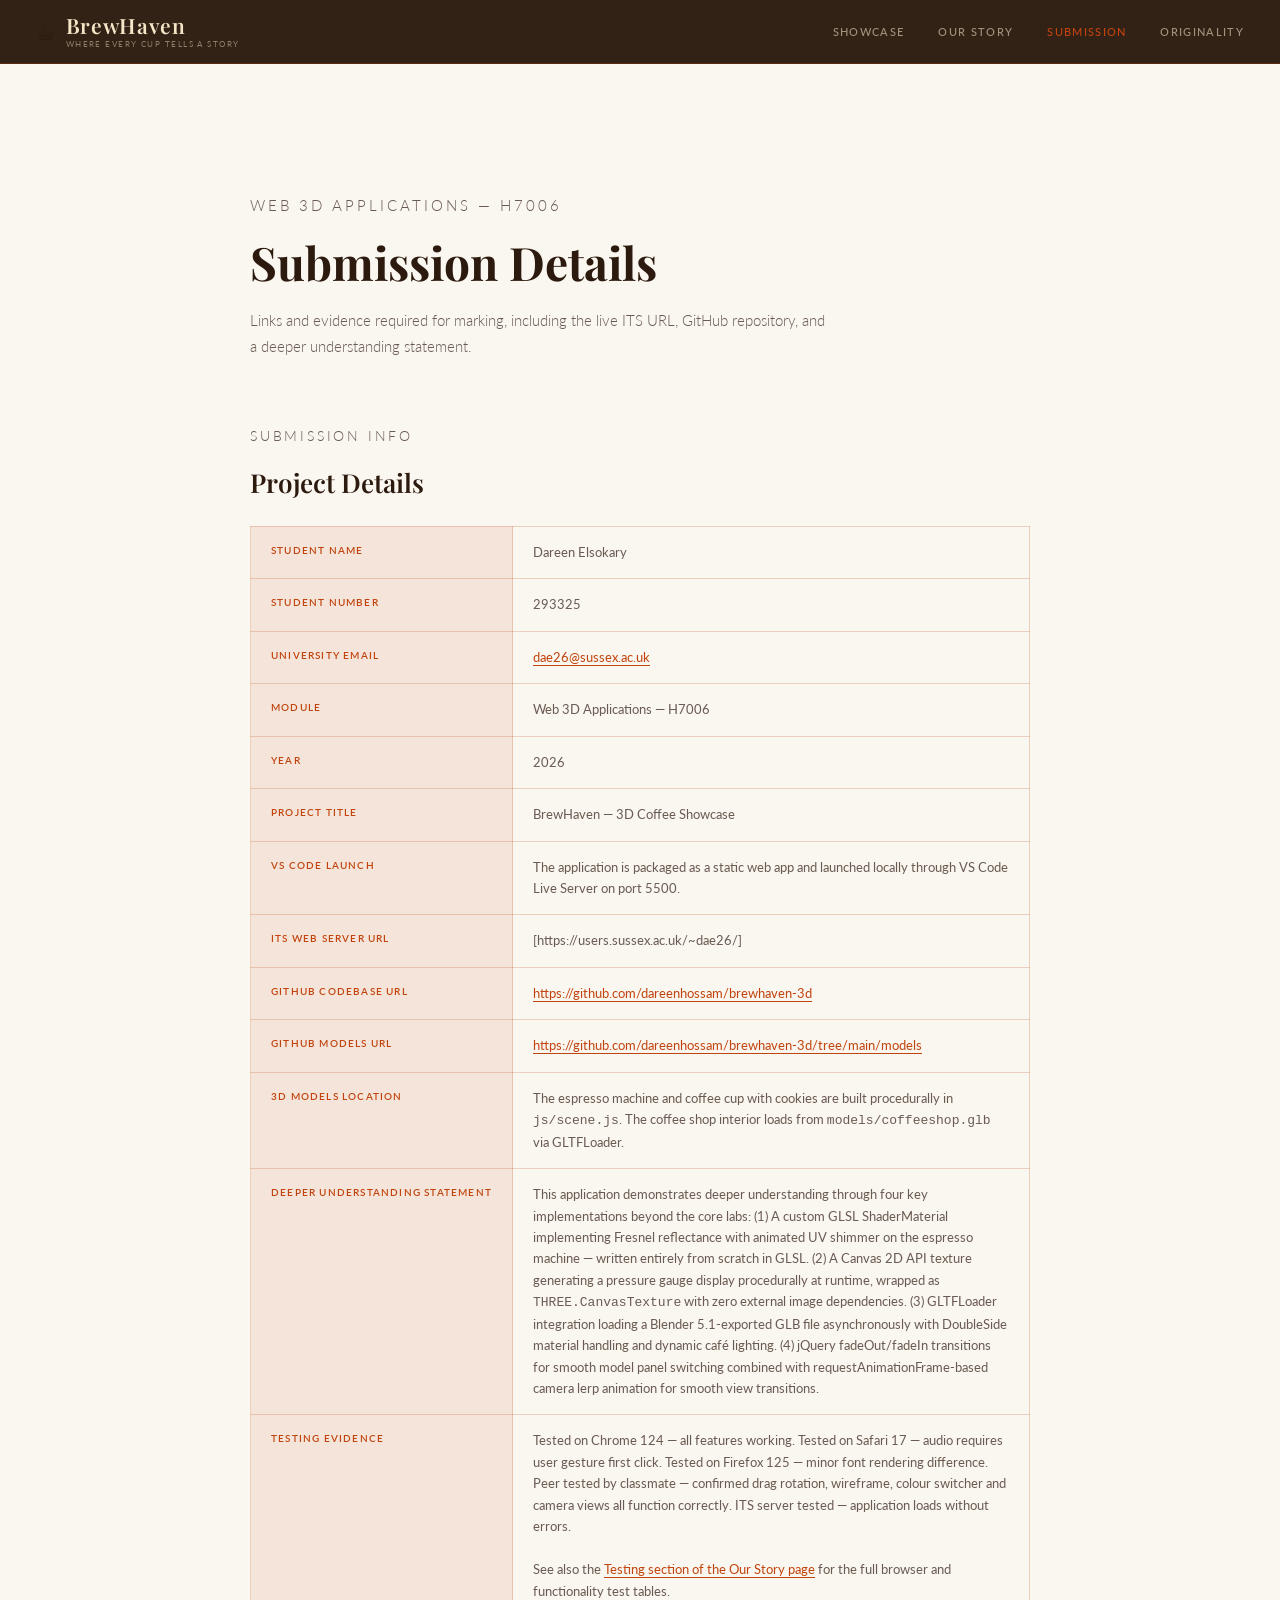
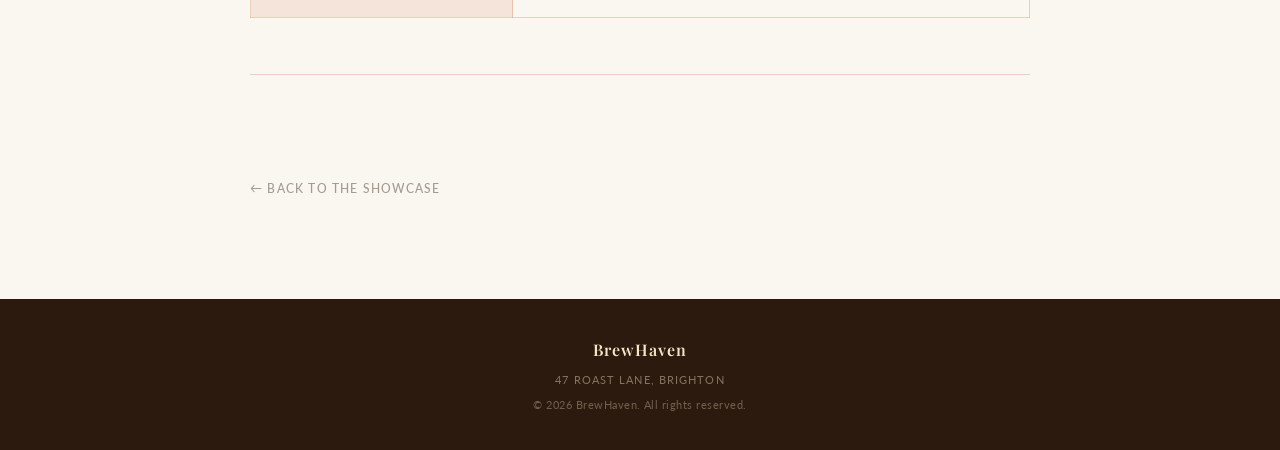
==== submission.html @ 03ee5646 "final submission" ====
<!DOCTYPE html>
<html lang="en">
<head>
  <meta charset="UTF-8">
  <meta name="viewport" content="width=device-width, initial-scale=1.0">
  <title>Submission — BrewHaven</title>

  <link rel="preconnect" href="https://fonts.googleapis.com">
  <link rel="preconnect" href="https://fonts.gstatic.com" crossorigin>
  <link href="https://fonts.googleapis.com/css2?family=Playfair+Display:ital,wght@0,400;0,600;0,700;1,400;1,600&family=Lato:wght@300;400;700&display=swap" rel="stylesheet">

  <link rel="stylesheet" href="css/styles.css">
</head>

<body class="page-body">

  <header class="site-header page-header">
    <div class="header-inner">
      <a href="index.html" class="brand">
        <span class="brand-icon" aria-hidden="true">☕</span>
        <div class="brand-text">
          <span class="brand-name">BrewHaven</span>
          <span class="brand-strapline">Where every cup tells a story</span>
        </div>
      </a>
      <nav class="main-nav">
        <a href="index.html"       class="nav-link">Showcase</a>
        <a href="about.html"       class="nav-link">Our Story</a>
        <a href="submission.html"  class="nav-link active">Submission</a>
        <a href="originality.html" class="nav-link">Originality</a>
      </nav>
    </div>
  </header>

  <div class="page-wrap">
    <div class="page-content">

      <div class="page-hero">
        <p class="eyebrow">Web 3D Applications — H7006</p>
        <h1>Submission Details</h1>
        <p>
          Links and evidence required for marking, including the live ITS URL, GitHub repository, and a deeper understanding statement.
        </p>
      </div>

      <section class="section-block">
        <p class="section-label">Submission Info</p>
        <h2>Project Details</h2>

        <table class="submission-table" aria-label="Submission details">
          <tbody>

            <tr>
              <th scope="row">Student Name</th>
              <td>Dareen Elsokary</td>
            </tr>

            <tr>
              <th scope="row">Student Number</th>
              <td>293325</td>
            </tr>

            <tr>
              <th scope="row">University Email</th>
              <td><a href="mailto:dae26@sussex.ac.uk">dae26@sussex.ac.uk</a></td>
            </tr>

            <tr>
              <th scope="row">Module</th>
              <td>Web 3D Applications — H7006</td>
            </tr>

            <tr>
              <th scope="row">Year</th>
              <td>2026</td>
            </tr>

            <tr>
              <th scope="row">Project Title</th>
              <td>BrewHaven — 3D Coffee Showcase</td>
            </tr>

            <tr>
              <th scope="row">VS Code Launch</th>
              <td>The application is packaged as a static web app and launched locally through VS Code Live Server on port 5500.</td>
            </tr>

            <tr>
              <th scope="row">ITS Web Server URL</th>
              <td>[https://users.sussex.ac.uk/~dae26/]</td>
            </tr>

            <tr>
              <th scope="row">GitHub Codebase URL</th>
              <td>
                <a href="https://github.com/dareenhossam/brewhaven-3d" target="_blank">
                  https://github.com/dareenhossam/brewhaven-3d
                </a>
              </td>
            </tr>

            <tr>
              <th scope="row">GitHub Models URL</th>
              <td>
                <a href="https://github.com/dareenhossam/brewhaven-3d/tree/main/models" target="_blank">
                  https://github.com/dareenhossam/brewhaven-3d/tree/main/models
                </a>
              </td>
            </tr>

            <tr>
              <th scope="row">3D Models Location</th>
              <td>
                The espresso machine and coffee cup with cookies are built procedurally in <code>js/scene.js</code>. The coffee shop interior loads from <code>models/coffeeshop.glb</code> via GLTFLoader.
              </td>
            </tr>

            <tr>
              <th scope="row">Deeper Understanding Statement</th>
              <td>
                This application demonstrates deeper understanding through four key implementations beyond the core labs: (1) A custom GLSL ShaderMaterial implementing Fresnel reflectance with animated UV shimmer on the espresso machine — written entirely from scratch in GLSL. (2) A Canvas 2D API texture generating a pressure gauge display procedurally at runtime, wrapped as <code>THREE.CanvasTexture</code> with zero external image dependencies. (3) GLTFLoader integration loading a Blender 5.1-exported GLB file asynchronously with DoubleSide material handling and dynamic café lighting. (4) jQuery fadeOut/fadeIn transitions for smooth model panel switching combined with requestAnimationFrame-based camera lerp animation for smooth view transitions.
              </td>
            </tr>

            <tr>
              <th scope="row">Testing Evidence</th>
              <td>
                Tested on Chrome 124 — all features working. Tested on Safari 17 — audio requires user gesture first click. Tested on Firefox 125 — minor font rendering difference. Peer tested by classmate — confirmed drag rotation, wireframe, colour switcher and camera views all function correctly. ITS server tested — application loads without errors.
                <br><br>
                See also the <a href="about.html#testing">Testing section of the Our Story page</a> for the full browser and functionality test tables.
              </td>
            </tr>

          </tbody>
        </table>
      </section>

      <a href="index.html" class="back-link">← Back to the showcase</a>

    </div>
  </div>

  <footer class="site-footer">
    <p class="footer-brand">BrewHaven</p>
    <p class="footer-address">47 Roast Lane, Brighton</p>
    <p class="footer-copy">© 2026 BrewHaven. All rights reserved.</p>
  </footer>

  <button id="back-top"
    onclick="window.scrollTo({top:0,behavior:'smooth'})"
    style="position:fixed;bottom:2rem;right:2rem;
    background:#C1440E;color:white;border:none;
    border-radius:50%;width:44px;height:44px;
    font-size:1.2rem;cursor:pointer;display:none;
    z-index:999;" aria-label="Back to top">↑</button>
  <script>
  window.addEventListener('scroll',function(){
    var btn = document.getElementById('back-top');
    if(btn) btn.style.display =
      window.scrollY > 300 ? 'block' : 'none';
  });
  </script>

</body>
</html>
---- css/styles.css ----
/*
  BrewHaven — 3D Showcase
  styles.css

  Design language:
  - Warm coffee-shop aesthetic inspired by independent specialty cafés
  - Warm cream background (#FAF6F0) with espresso brown and terracotta accents
  - Playfair Display serif for headings, Lato sans-serif for body/UI
  - Glass-morphism panels floating over the fullscreen Three.js canvas
*/

/* =========================================================
   CSS CUSTOM PROPERTIES
   ========================================================= */
:root {
  --bg:            #FAF6F0;
  --bg-panel:      rgba(245, 230, 200, 0.92);
  --bg-panel-soft: rgba(245, 230, 200, 0.72);

  --espresso:      #2C1A0E;
  --terra:         #C1440E;
  --terra-dim:     rgba(193, 68, 14, 0.10);
  --terra-mid:     rgba(193, 68, 14, 0.38);
  --terra-border:  rgba(193, 68, 14, 0.22);

  --cream:         #F5E6C8;

  --text:          #2C1A0E;
  --text-mid:      rgba(44, 26, 14, 0.70);
  --text-mute:     rgba(44, 26, 14, 0.42);

  --panel-w:       288px;
  --header-h:      64px;
  --carousel-h:    100px;

  --font-serif:    'Playfair Display', Georgia, 'Times New Roman', serif;
  --font-sans:     'Lato', system-ui, sans-serif;

  --radius-sm:     8px;
  --radius-md:     12px;
  --ease:          0.28s ease;
}

/* =========================================================
   RESET & BASE
   ========================================================= */
*, *::before, *::after {
  box-sizing: border-box;
  margin: 0;
  padding: 0;
}

html {
  height: 100%;
  scroll-behavior: smooth;
}

body {
  height: 100%;
  font-family: var(--font-sans);
  font-size: 14px;
  line-height: 1.6;
  color: var(--text);
  background: var(--bg);
  background-image:
    radial-gradient(ellipse at 20% 50%, rgba(193,68,14,0.04) 0%, transparent 50%),
    radial-gradient(ellipse at 80% 20%, rgba(44,26,14,0.03) 0%, transparent 40%),
    radial-gradient(ellipse at 60% 80%, rgba(193,68,14,0.03) 0%, transparent 50%);
}

body.app-body {
  overflow: hidden;
  width: 100vw;
  height: 100vh;
}

body.page-body {
  overflow-y: auto;
  min-height: 100vh;
}

a {
  text-decoration: none;
  color: inherit;
}

ul {
  list-style: none;
}

button {
  font-family: var(--font-sans);
  cursor: pointer;
}

/* =========================================================
   SITE HEADER
   ========================================================= */
.site-header {
  position: fixed;
  top: 0;
  left: 0;
  right: 0;
  height: var(--header-h);
  z-index: 200;
  background: rgba(44, 26, 14, 0.97);
  border-bottom: 1px solid rgba(193, 68, 14, 0.30);
  -webkit-backdrop-filter: blur(16px);
  backdrop-filter: blur(16px);
}

.header-inner {
  display: flex;
  align-items: center;
  justify-content: space-between;
  height: 100%;
  padding: 0 36px;
}

.brand {
  display: flex;
  align-items: center;
  gap: 10px;
}

.brand-text {
  display: flex;
  flex-direction: column;
  line-height: 1;
}

.brand-name {
  font-family: var(--font-serif);
  font-size: 21px;
  font-weight: 600;
  letter-spacing: 0.03em;
  color: var(--cream);
  transition: color var(--ease);
}

.brand:hover .brand-name {
  color: var(--terra);
}

.brand-strapline {
  font-size: 8px;
  font-weight: 400;
  letter-spacing: 0.18em;
  text-transform: uppercase;
  color: rgba(245, 230, 200, 0.48);
  margin-top: 4px;
}

.brand-icon {
  font-size: 22px;
  line-height: 1;
}

.main-nav {
  display: flex;
  gap: 34px;
  align-items: center;
}

.nav-link {
  font-size: 11px;
  font-weight: 500;
  letter-spacing: 0.12em;
  text-transform: uppercase;
  color: rgba(245, 230, 200, 0.58);
  transition: color var(--ease);
}

.nav-link:hover,
.nav-link.active {
  color: var(--terra);
}

/* =========================================================
   THREE.JS CANVAS CONTAINER
   ========================================================= */
#threejs-container {
  position: fixed;
  top: 0;
  left: 0;
  width: 100vw;
  height: 100vh;
  z-index: 1;
}

/* =========================================================
   BACKGROUND GLOW
   ========================================================= */
.bg-glow {
  position: fixed;
  top: 50%;
  left: 50%;
  transform: translate(-50%, -50%);
  width: 700px;
  height: 700px;
  background: radial-gradient(
    circle at center,
    rgba(193, 68, 14, 0.07) 0%,
    rgba(44, 26, 14, 0.04) 45%,
    transparent 72%
  );
  border-radius: 50%;
  z-index: 2;
  pointer-events: none;
  animation: glow-pulse 6s ease-in-out infinite;
}

@keyframes glow-pulse {
  0%,  100% { opacity: 0.7; transform: translate(-50%, -50%) scale(1);    }
  50%        { opacity: 1.0; transform: translate(-50%, -50%) scale(1.08); }
}

/* =========================================================
   OVERLAY
   ========================================================= */
.overlay {
  position: fixed;
  top: 0;
  left: 0;
  right: 0;
  bottom: 0;
  z-index: 10;
  display: flex;
  flex-direction: column;
  pointer-events: none;
}

.main-row {
  flex: 1;
  display: flex;
  padding-top: var(--header-h);
  overflow: hidden;
  min-height: 0;
}

/* =========================================================
   PANELS
   ========================================================= */
.panel {
  width: var(--panel-w);
  flex-shrink: 0;
  background: var(--bg-panel);
  border-top: 1px solid var(--terra-border);
  box-shadow: 0 0 40px rgba(193, 68, 14, 0.06);
  -webkit-backdrop-filter: blur(18px);
  backdrop-filter: blur(18px);
  pointer-events: all;
  overflow-y: auto;
  scrollbar-width: thin;
  scrollbar-color: var(--terra-mid) transparent;
}

.panel::-webkit-scrollbar        { width: 3px; }
.panel::-webkit-scrollbar-track  { background: transparent; }
.panel::-webkit-scrollbar-thumb  { background: var(--terra-dim); border-radius: 3px; }

.panel-left  { border-right: 1px solid var(--terra-border); }
.panel-right { border-left:  1px solid var(--terra-border); }

.panel-inner {
  padding: 38px 30px 32px;
}

/* =========================================================
   CENTRE — pass-through to canvas
   ========================================================= */
.panel-center {
  flex: 1;
  position: relative;
  pointer-events: none;
  display: flex;
  align-items: flex-end;
  justify-content: center;
  padding-bottom: 22px;
}

/* Warm ambient overlay */
.panel-center::before {
  content: '';
  position: absolute;
  inset: 0;
  background: radial-gradient(ellipse at center, rgba(193, 68, 14, 0.04) 0%, transparent 65%);
  pointer-events: none;
}

.drag-hint {
  display: flex;
  align-items: center;
  gap: 6px;
  font-size: 9px;
  font-weight: 500;
  letter-spacing: 0.18em;
  text-transform: uppercase;
  color: rgba(193, 68, 14, 0.28);
  user-select: none;
}

.drag-icon {
  font-size: 13px;
  animation: slow-spin 5s linear infinite;
  display: inline-block;
}

@keyframes slow-spin {
  to { transform: rotate(360deg); }
}

/* =========================================================
   LEFT PANEL — MODEL INFO
   ========================================================= */
.eyebrow {
  font-size: 10px;
  font-weight: 500;
  letter-spacing: 0.2em;
  text-transform: uppercase;
  color: var(--terra);
  margin-bottom: 14px;
}

.model-title {
  font-family: var(--font-serif);
  font-size: 36px;
  font-weight: 700;
  line-height: 1.12;
  color: var(--text);
  margin-bottom: 6px;
}

.model-sub {
  font-size: 11px;
  font-weight: 400;
  letter-spacing: 0.1em;
  text-transform: uppercase;
  color: var(--text-mute);
  margin-bottom: 22px;
}

.gold-rule {
  width: 36px;
  height: 1px;
  background: var(--terra);
  opacity: 0.55;
  margin-bottom: 20px;
}

.model-desc {
  font-size: 13px;
  font-weight: 300;
  color: var(--text-mid);
  line-height: 1.75;
  margin-bottom: 24px;
}

.fact-list {
  margin-bottom: 30px;
}

.fact-list li {
  display: flex;
  gap: 10px;
  font-size: 12px;
  font-weight: 400;
  color: var(--text-mid);
  padding: 8px 0;
  border-bottom: 1px solid rgba(44, 26, 14, 0.07);
}

.fact-list li span {
  color: var(--terra);
  flex-shrink: 0;
}

.btn-explore {
  display: flex;
  align-items: center;
  justify-content: center;
  gap: 6px;
  width: 100%;
  padding: 13px 20px;
  background: transparent;
  border: 1px solid var(--terra-mid);
  color: var(--terra);
  font-size: 11px;
  font-weight: 500;
  letter-spacing: 0.14em;
  text-transform: uppercase;
  transition: background var(--ease), color var(--ease), border-color var(--ease);
}

.btn-explore:hover {
  background: var(--terra);
  border-color: var(--terra);
  color: var(--cream);
}

.btn-arrow {
  transition: transform var(--ease);
}

.btn-explore:hover .btn-arrow {
  transform: translate(3px, -3px);
}

/* =========================================================
   RIGHT PANEL — CONTROLS
   ========================================================= */
.ctrl-block {
  margin-bottom: 30px;
}

.ctrl-heading {
  font-size: 10px;
  font-weight: 600;
  letter-spacing: 0.2em;
  text-transform: uppercase;
  color: var(--terra);
  padding-bottom: 10px;
  margin-bottom: 14px;
  border-bottom: 1px solid var(--terra-border);
}

.ctrl-row {
  display: flex;
  align-items: center;
  justify-content: space-between;
  padding: 10px 0;
  border-bottom: 1px solid rgba(44, 26, 14, 0.07);
}

.ctrl-label {
  font-size: 13px;
  font-weight: 400;
  color: rgba(245, 239, 232, 0.78);
}

/* ---- Toggle switch ---- */
.toggle-switch {
  position: relative;
  display: inline-flex;
  align-items: center;
  cursor: pointer;
  user-select: none;
}

.toggle-switch input {
  position: absolute;
  opacity: 0;
  width: 0;
  height: 0;
  pointer-events: none;
}

.switch-track {
  display: block;
  width: 44px;
  height: 24px;
  background: rgba(44, 26, 14, 0.08);
  border: 1px solid var(--terra-border);
  border-radius: 24px;
  position: relative;
  transition: background var(--ease), border-color var(--ease);
}

.switch-thumb {
  position: absolute;
  top: 4px;
  left: 4px;
  width: 14px;
  height: 14px;
  background: rgba(44, 26, 14, 0.30);
  border-radius: 50%;
  transition: transform var(--ease), background var(--ease);
}

.toggle-switch input:checked + .switch-track {
  background: var(--terra-dim);
  border-color: var(--terra-mid);
}

.toggle-switch input:checked + .switch-track .switch-thumb {
  transform: translateX(20px);
  background: var(--terra);
}

.toggle-switch input:focus-visible + .switch-track {
  outline: 2px solid var(--terra);
  outline-offset: 2px;
}

/* ---- Control buttons ---- */
.ctrl-btn {
  background: transparent;
  border: 1px solid var(--terra-border);
  color: var(--text-mid);
  font-size: 11px;
  font-weight: 500;
  letter-spacing: 0.08em;
  padding: 10px 14px;
  border-radius: 20px;
  transition: border-color var(--ease), color var(--ease), background var(--ease);
}

.ctrl-btn:hover {
  border-color: var(--terra-mid);
  color: var(--terra);
  background: var(--terra-dim);
}

.ctrl-btn:focus-visible {
  outline: 2px solid var(--terra);
  outline-offset: 2px;
}

.ctrl-btn.active {
  background: #C1440E;
  border-color: #C1440E;
  color: #FAF6F0;
}

.wide-btn {
  display: block;
  width: 100%;
  margin-top: 16px;
  text-align: center;
}

.view-grid {
  display: grid;
  grid-template-columns: 1fr 1fr;
  gap: 8px;
}

.view-btn {
  text-align: center;
}

.ctrl-note {
  font-size: 12px;
  font-weight: 300;
  color: var(--text-mute);
  line-height: 1.7;
}

/* ---- Model-specific control panel ---- */
.ctrl-panel {
  /* display toggled by jQuery; no default needed here */
}

/* ---- Colour swatches (lip gloss) ---- */
.swatch-row {
  display: flex;
  align-items: center;
  gap: 8px;
  flex-wrap: wrap;
  margin-bottom: 4px;
}

.colour-swatch {
  width: 24px;
  height: 24px;
  border-radius: 50%;
  border: 2px solid transparent;
  cursor: pointer;
  transition: border-color var(--ease), transform var(--ease);
  flex-shrink: 0;
}

.colour-swatch:hover {
  transform: scale(1.18);
}

.colour-swatch.active {
  border-color: var(--terra);
  box-shadow: 0 0 0 1px rgba(193, 68, 14, 0.4);
}

.colour-swatch:focus-visible {
  outline: 2px solid var(--terra);
  outline-offset: 2px;
}

.swatch-label {
  font-size: 10px;
  font-weight: 500;
  letter-spacing: 0.1em;
  text-transform: uppercase;
  color: var(--text-mute);
  margin-bottom: 8px;
  display: block;
}

.colour-circle {
  width: 28px;
  height: 28px;
  border-radius: 50%;
  border: 2px solid transparent;
  cursor: pointer;
  flex-shrink: 0;
  transition: border-color var(--ease), transform var(--ease);
  padding: 0;
}

.colour-circle:hover {
  transform: scale(1.15);
}

.colour-circle.active {
  border-color: var(--terra);
}

.canvas-drag-hint {
  position: absolute;
  bottom: 20px;
  left: 50%;
  transform: translateX(-50%);
  font-size: 9px;
  font-weight: 500;
  letter-spacing: 0.18em;
  text-transform: uppercase;
  color: rgba(44, 26, 14, 0.28);
  pointer-events: none;
  user-select: none;
  z-index: 5;
  margin: 0;
}

/* =========================================================
   CAROUSEL
   ========================================================= */
.carousel {
  height: var(--carousel-h);
  background: rgba(245, 230, 200, 0.97);
  border-top: 1px solid var(--terra-border);
  box-shadow: 0 -4px 24px rgba(193, 68, 14, 0.07);
  -webkit-backdrop-filter: blur(16px);
  backdrop-filter: blur(16px);
  pointer-events: all;
  flex-shrink: 0;
}

.carousel-inner {
  display: flex;
  width: 100%;
  height: 100%;
}

.product-card {
  flex: 1;
  display: flex;
  align-items: center;
  gap: 18px;
  padding: 0 32px;
  background: transparent;
  border: none;
  border-right: 1px solid var(--terra-border);
  color: var(--text);
  text-align: left;
  cursor: pointer;
  transition: background var(--ease);
  user-select: none;
  border-top: 2px solid transparent;
}

.product-card:last-child {
  border-right: none;
}

.product-card * {
  pointer-events: none;
}

.product-card:hover {
  background: rgba(193, 68, 14, 0.05);
}

.product-card.active {
  background: rgba(193, 68, 14, 0.08);
  border-top-color: var(--terra);
}

.product-card:focus-visible {
  outline: 2px solid var(--terra);
  outline-offset: -2px;
}

/* Dot indicator (replaces large thumb circles) */
.card-dot {
  width: 10px;
  height: 10px;
  border-radius: 50%;
  flex-shrink: 0;
  transition: transform var(--ease), box-shadow var(--ease);
}

.product-card:hover .card-dot {
  transform: scale(1.5);
}

.product-card.active .card-dot {
  transform: scale(1.4);
  box-shadow: 0 0 8px 2px rgba(193, 68, 14, 0.35);
}

.dot-laptop  { background: radial-gradient(circle at 35% 30%, #6b3a20, #2C1A0E); }
.dot-gloss   { background: radial-gradient(circle at 35% 30%, #e8d5a8, #b89060); }
.dot-moon    { background: radial-gradient(circle at 40% 35%, #e88050, #C1440E); }

.card-info { flex: 1; min-width: 0; }

.card-name {
  font-family: var(--font-serif);
  font-size: 15px;
  font-weight: 600;
  color: var(--text);
  margin-bottom: 3px;
  white-space: nowrap;
  overflow: hidden;
  text-overflow: ellipsis;
}

.card-tag {
  font-size: 10px;
  font-weight: 500;
  letter-spacing: 0.12em;
  text-transform: uppercase;
  color: var(--text-mute);
}

.product-card.active .card-name { color: var(--terra); }
.product-card.active .card-tag  { color: var(--terra-mid); }

/* =========================================================
   ABOUT, SUBMISSION & ORIGINALITY PAGES
   ========================================================= */
.page-header {
  position: sticky;
  top: 0;
  z-index: 200;
  background: rgba(44, 26, 14, 0.97);
  border-bottom: 1px solid rgba(193, 68, 14, 0.30);
  -webkit-backdrop-filter: blur(14px);
  backdrop-filter: blur(14px);
}

.page-wrap {
  min-height: 100vh;
  padding-top: var(--header-h);
  background: var(--bg);
}

.page-content {
  max-width: 860px;
  margin: 0 auto;
  padding: 64px 40px 100px;
}

.page-hero {
  margin-bottom: 64px;
}

.page-hero .eyebrow {
  margin-bottom: 18px;
}

.page-hero h1 {
  font-family: var(--font-serif);
  font-size: 46px;
  font-weight: 700;
  line-height: 1.14;
  color: var(--text);
  margin-bottom: 18px;
}

.page-hero p {
  font-size: 15px;
  font-weight: 300;
  color: var(--text-mid);
  line-height: 1.75;
  max-width: 580px;
}

.section-block {
  margin-bottom: 56px;
  padding-bottom: 56px;
  border-bottom: 1px solid var(--terra-border);
}

.section-block:last-child {
  margin-bottom: 0;
  padding-bottom: 0;
  border-bottom: none;
}

.section-label {
  font-size: 10px;
  font-weight: 600;
  letter-spacing: 0.2em;
  text-transform: uppercase;
  color: var(--terra);
  margin-bottom: 10px;
}

.section-block h2 {
  font-family: var(--font-serif);
  font-size: 26px;
  font-weight: 600;
  color: var(--text);
  margin-bottom: 20px;
}

.section-block h3 {
  font-family: var(--font-serif);
  font-size: 18px;
  font-weight: 600;
  color: var(--text);
  margin: 24px 0 10px;
}

.section-block p {
  font-size: 14px;
  font-weight: 300;
  color: var(--text-mid);
  line-height: 1.8;
  margin-bottom: 14px;
}

.section-block ul {
  list-style: disc;
  padding-left: 20px;
  color: var(--text-mid);
  font-size: 14px;
  font-weight: 300;
  line-height: 1.9;
}

.section-block ul li { margin-bottom: 6px; }

.tag-row {
  display: flex;
  flex-wrap: wrap;
  gap: 10px;
  margin-top: 18px;
}

.tech-tag {
  background: var(--terra-dim);
  border: 1px solid var(--terra-border);
  color: var(--terra);
  font-size: 11px;
  font-weight: 500;
  letter-spacing: 0.06em;
  padding: 6px 16px;
  border-radius: 100px;
}

/* ---- Submission table ---- */
.submission-table {
  width: 100%;
  border-collapse: collapse;
  margin-top: 22px;
}

.submission-table th,
.submission-table td {
  text-align: left;
  padding: 15px 20px;
  border: 1px solid var(--terra-border);
  font-size: 13px;
  vertical-align: top;
}

.submission-table th {
  font-size: 10px;
  font-weight: 600;
  letter-spacing: 0.12em;
  text-transform: uppercase;
  color: var(--terra);
  background: var(--terra-dim);
  white-space: nowrap;
}

.submission-table td {
  color: var(--text-mid);
  line-height: 1.65;
}

.submission-table td.placeholder {
  color: var(--text-mute);
  font-style: italic;
}

.submission-table a {
  color: var(--terra);
  text-decoration: underline;
  text-underline-offset: 3px;
}

.submission-table a:hover {
  color: var(--espresso);
}

.submission-table ul {
  list-style: disc;
  padding-left: 18px;
  margin-top: 8px;
  line-height: 1.85;
}

/* ---- AI declaration box ---- */
.ai-box {
  margin-top: 48px;
  background: var(--terra-dim);
  border: 1px solid var(--terra-border);
  border-radius: var(--radius-md);
  padding: 28px 32px;
}

.ai-box h3 {
  font-family: var(--font-serif);
  font-size: 18px;
  font-weight: 600;
  color: var(--terra);
  margin-bottom: 12px;
}

.ai-box p {
  font-size: 13px;
  font-weight: 300;
  color: var(--text-mid);
  line-height: 1.75;
  margin-bottom: 10px;
}

.ai-box p:last-child {
  margin-bottom: 0;
}

/* ---- Originality declaration box ---- */
.orig-box {
  background: var(--terra-dim);
  border: 1px solid var(--terra-border);
  border-radius: var(--radius-md);
  padding: 28px 32px;
  margin-top: 22px;
}

.orig-box h3 {
  font-family: var(--font-serif);
  font-size: 18px;
  font-weight: 600;
  color: var(--terra);
  margin-bottom: 12px;
}

.orig-box p {
  font-size: 13px;
  font-weight: 300;
  color: var(--text-mid);
  line-height: 1.75;
  margin-bottom: 10px;
}

.orig-box p:last-child {
  margin-bottom: 0;
}

/* ---- Back link ---- */
.back-link {
  display: inline-flex;
  align-items: center;
  gap: 8px;
  margin-top: 48px;
  font-size: 12px;
  font-weight: 500;
  letter-spacing: 0.1em;
  text-transform: uppercase;
  color: var(--text-mute);
  transition: color var(--ease);
}

.back-link:hover {
  color: var(--terra);
}

/* =========================================================
   FOOTER
   ========================================================= */
.site-footer {
  background: #2C1A0E;
  color: rgba(245, 230, 200, 0.62);
  text-align: center;
  padding: 36px 40px;
  font-size: 12px;
  font-family: var(--font-sans);
  letter-spacing: 0.04em;
  line-height: 1.9;
}

.footer-brand {
  font-family: var(--font-serif);
  font-size: 16px;
  font-weight: 600;
  color: var(--cream);
  letter-spacing: 0.06em;
  margin-bottom: 4px;
}

.footer-address {
  font-size: 11px;
  letter-spacing: 0.1em;
  text-transform: uppercase;
  color: rgba(245, 230, 200, 0.44);
}

.footer-copy {
  font-size: 11px;
  color: rgba(245, 230, 200, 0.35);
  margin-top: 4px;
}

/* =========================================================
   RESPONSIVE
   ========================================================= */
@media (max-width: 860px) {
  :root {
    --panel-w: 220px;
    --carousel-h: 88px;
  }

  .panel-inner  { padding: 24px 18px; }
  .model-title  { font-size: 26px; }
  .product-card { gap: 14px; padding: 0 20px; }
  .card-name    { font-size: 14px; }

  .page-content { padding: 44px 24px 80px; }
  .page-hero h1 { font-size: 34px; }
}

@media (max-width: 600px) {
  body.app-body     { overflow: auto; }
  .overlay          { position: relative; flex-direction: column; }
  .main-row         { flex-direction: column; padding-top: var(--header-h); }
  .panel            { width: 100%; }
  .panel-center     { height: 60vw; }
  .carousel-inner   { flex-direction: column; height: auto; }
  .product-card     { flex-direction: row; border-right: none;
                      border-bottom: 1px solid var(--terra-border); }
}
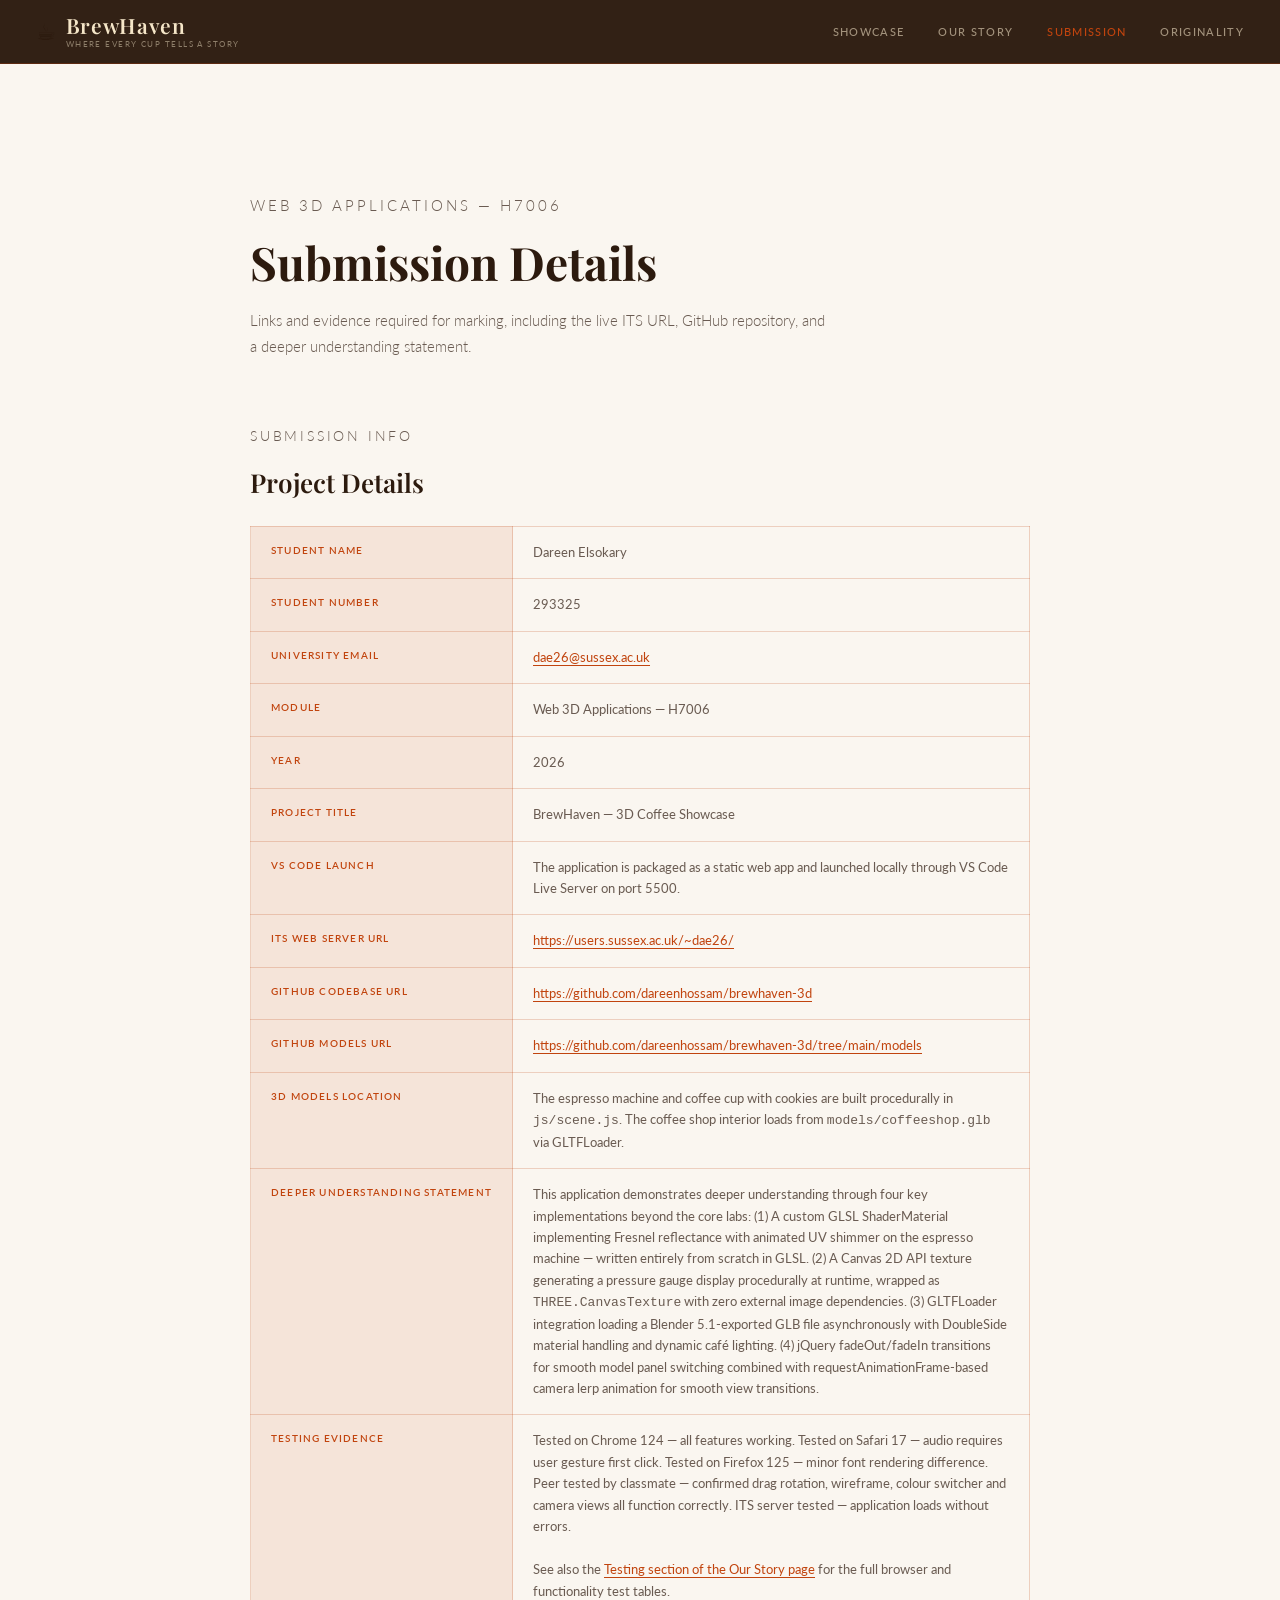
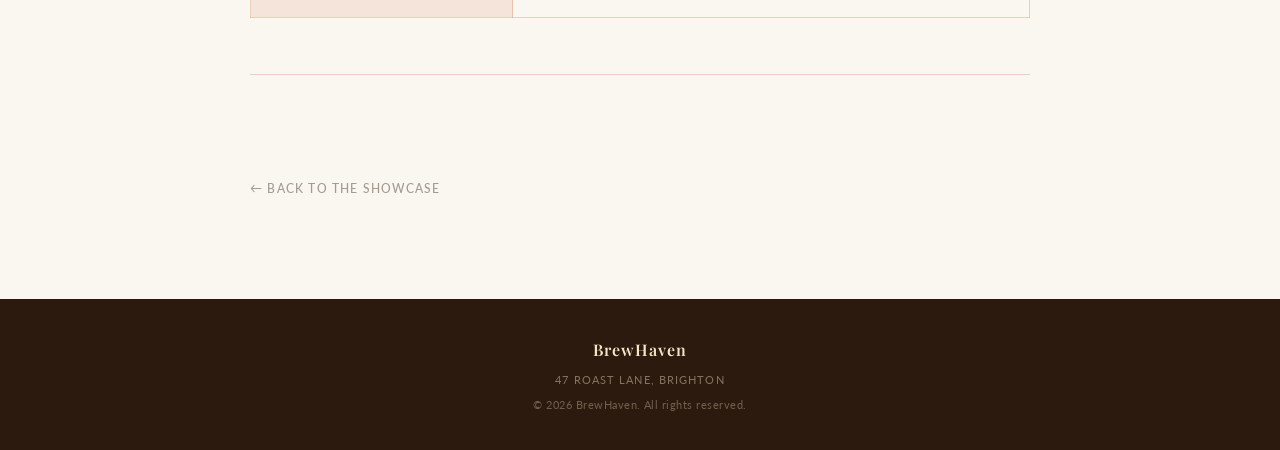
==== commit b3e929cb: "fix ITS URL" ====
--- a/submission.html
+++ b/submission.html
@@ -24,9 +24,9 @@
         </div>
       </a>
       <nav class="main-nav">
-        <a href="index.html"       class="nav-link">Showcase</a>
-        <a href="about.html"       class="nav-link">Our Story</a>
-        <a href="submission.html"  class="nav-link active">Submission</a>
+        <a href="index.html" class="nav-link">Showcase</a>
+        <a href="about.html" class="nav-link">Our Story</a>
+        <a href="submission.html" class="nav-link active">Submission</a>
         <a href="originality.html" class="nav-link">Originality</a>
       </nav>
     </div>
@@ -82,12 +82,14 @@
 
             <tr>
               <th scope="row">VS Code Launch</th>
-              <td>The application is packaged as a static web app and launched locally through VS Code Live Server on port 5500.</td>
+              <td>
+                The application is packaged as a static web app and launched locally through VS Code Live Server on port 5500.
+              </td>
             </tr>
 
             <tr>
               <th scope="row">ITS Web Server URL</th>
-              <td>[https://users.sussex.ac.uk/~dae26/]</td>
+              <td><a href="https://users.sussex.ac.uk/~dae26/" target="_blank">https://users.sussex.ac.uk/~dae26/</a></td>
             </tr>
 
             <tr>
@@ -111,23 +113,43 @@
             <tr>
               <th scope="row">3D Models Location</th>
               <td>
-                The espresso machine and coffee cup with cookies are built procedurally in <code>js/scene.js</code>. The coffee shop interior loads from <code>models/coffeeshop.glb</code> via GLTFLoader.
+                The espresso machine and coffee cup with cookies are built procedurally in
+                <code>js/scene.js</code>. The coffee shop interior loads from
+                <code>models/coffeeshop.glb</code> via GLTFLoader.
               </td>
             </tr>
 
             <tr>
               <th scope="row">Deeper Understanding Statement</th>
               <td>
-                This application demonstrates deeper understanding through four key implementations beyond the core labs: (1) A custom GLSL ShaderMaterial implementing Fresnel reflectance with animated UV shimmer on the espresso machine — written entirely from scratch in GLSL. (2) A Canvas 2D API texture generating a pressure gauge display procedurally at runtime, wrapped as <code>THREE.CanvasTexture</code> with zero external image dependencies. (3) GLTFLoader integration loading a Blender 5.1-exported GLB file asynchronously with DoubleSide material handling and dynamic café lighting. (4) jQuery fadeOut/fadeIn transitions for smooth model panel switching combined with requestAnimationFrame-based camera lerp animation for smooth view transitions.
+                This application demonstrates deeper understanding through four key implementations
+                beyond the core labs:
+                (1) A custom GLSL ShaderMaterial implementing Fresnel reflectance with animated UV
+                shimmer on the espresso machine — written entirely from scratch in GLSL.
+                (2) A Canvas 2D API texture generating a pressure gauge display procedurally at runtime,
+                wrapped as <code>THREE.CanvasTexture</code> with zero external image dependencies.
+                (3) GLTFLoader integration loading a Blender 5.1-exported GLB file asynchronously
+                with DoubleSide material handling and dynamic café lighting.
+                (4) jQuery fadeOut/fadeIn transitions for smooth model panel switching combined with
+                requestAnimationFrame-based camera lerp animation for smooth view transitions.
               </td>
             </tr>
 
             <tr>
               <th scope="row">Testing Evidence</th>
               <td>
-                Tested on Chrome 124 — all features working. Tested on Safari 17 — audio requires user gesture first click. Tested on Firefox 125 — minor font rendering difference. Peer tested by classmate — confirmed drag rotation, wireframe, colour switcher and camera views all function correctly. ITS server tested — application loads without errors.
+                Tested on Chrome 124 — all features working.
+                Tested on Safari 17 — audio requires user gesture first click.
+                Tested on Firefox 125 — minor font rendering difference.
+                Peer tested by classmate — confirmed drag rotation, wireframe,
+                colour switcher and camera views all function correctly.
+                ITS server tested — application loads without errors.
+
                 <br><br>
-                See also the <a href="about.html#testing">Testing section of the Our Story page</a> for the full browser and functionality test tables.
+
+                See also the
+                <a href="about.html#testing">Testing section of the Our Story page</a>
+                for the full browser and functionality test tables.
               </td>
             </tr>
 
@@ -152,14 +174,17 @@
     background:#C1440E;color:white;border:none;
     border-radius:50%;width:44px;height:44px;
     font-size:1.2rem;cursor:pointer;display:none;
-    z-index:999;" aria-label="Back to top">↑</button>
+    z-index:999;"
+    aria-label="Back to top">↑</button>
+
   <script>
-  window.addEventListener('scroll',function(){
-    var btn = document.getElementById('back-top');
-    if(btn) btn.style.display =
-      window.scrollY > 300 ? 'block' : 'none';
-  });
+    window.addEventListener('scroll', function () {
+      var btn = document.getElementById('back-top');
+      if (btn) {
+        btn.style.display = window.scrollY > 300 ? 'block' : 'none';
+      }
+    });
   </script>
 
 </body>
-</html>
+</html>
